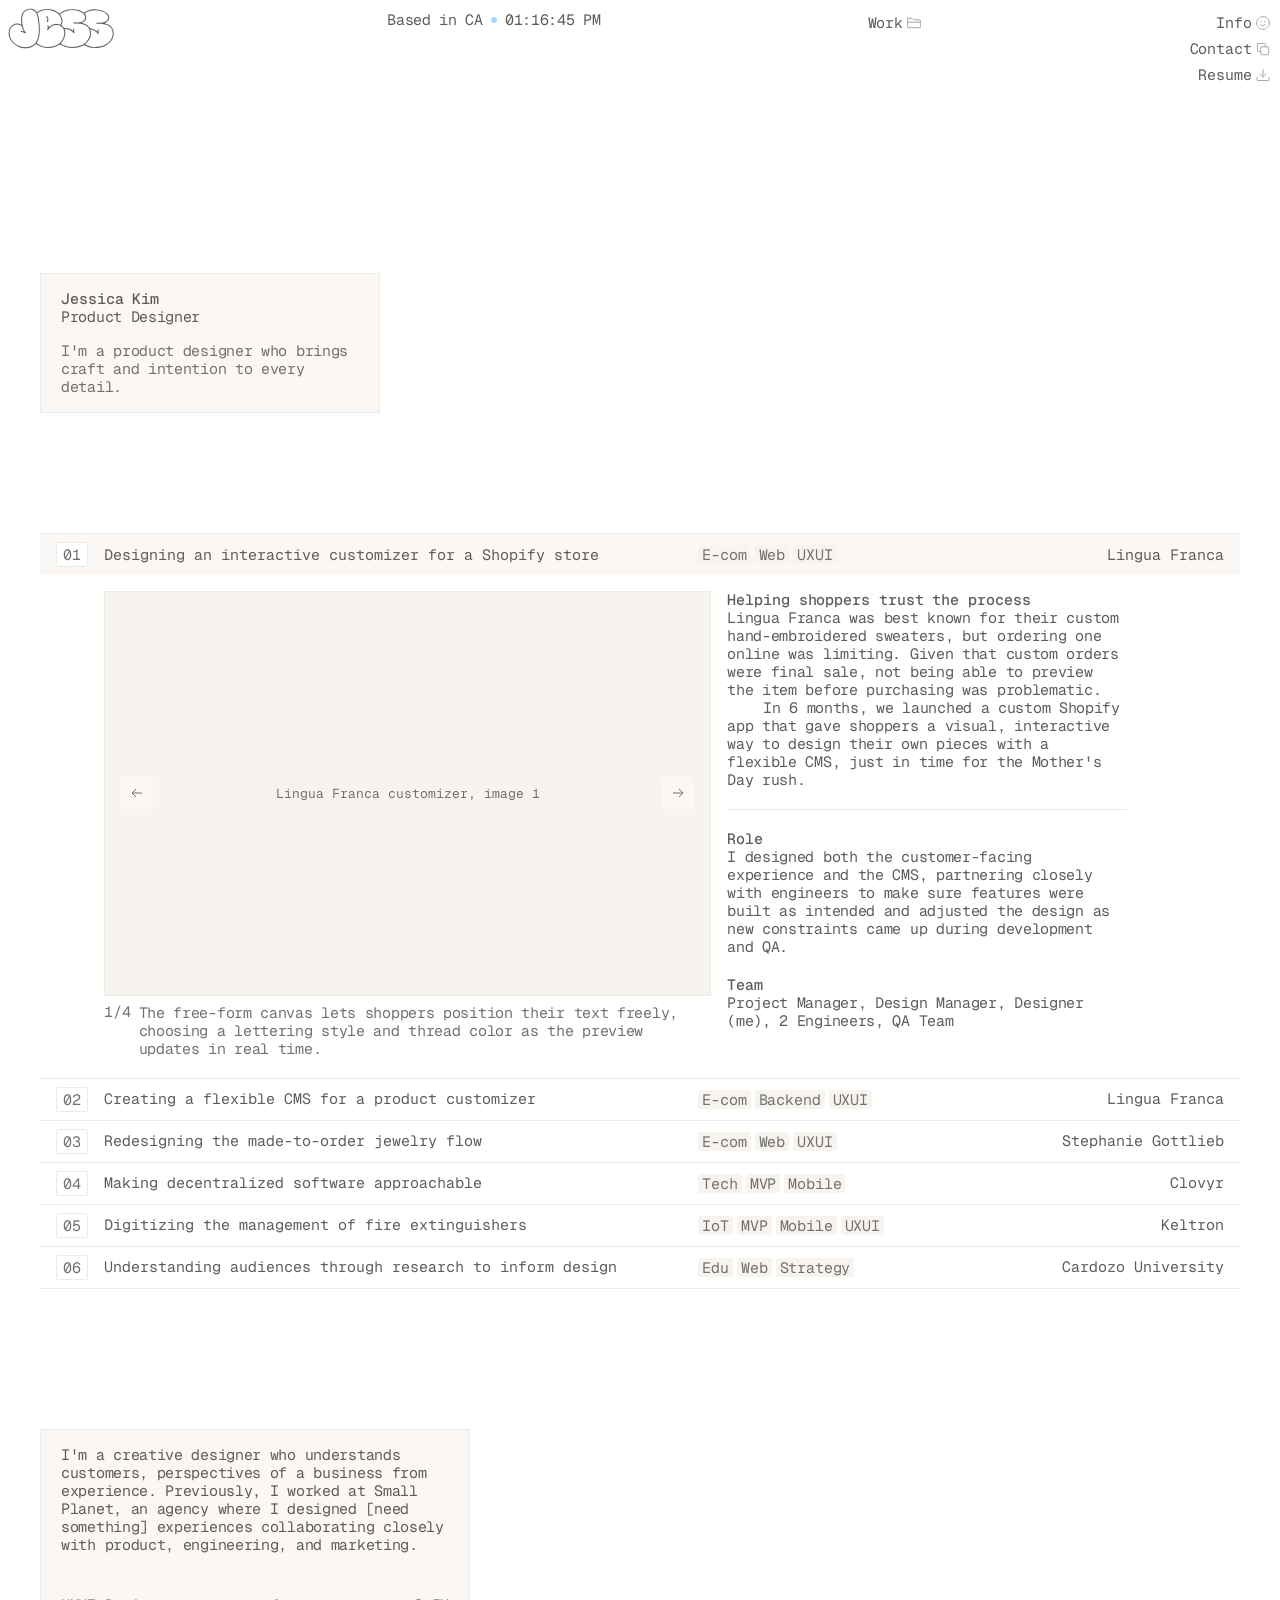
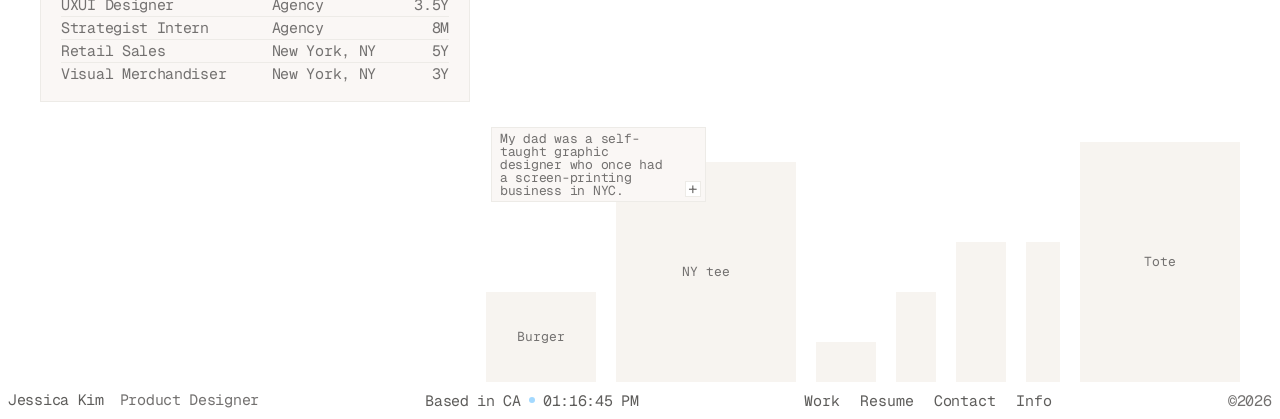
==== index.html @ 52bb969e "Set up portfolio structure: plain HTML/CSS one-pager - index.html: header, intro, project list, abou" ====
<!DOCTYPE html>
<html lang="en">
<head>
  <meta charset="UTF-8">
  <meta name="viewport" content="width=device-width, initial-scale=1">
  <title>Jessica Kim · Product Designer</title>
  <meta name="description" content="Jessica Kim is a product designer who brings craft and intention to every detail.">

  <!-- Geist Mono, self-hosted (see css/fonts.css) -->
  <link rel="preload" href="assets/fonts/GeistMono-wght.woff2" as="font" type="font/woff2" crossorigin>
  <link rel="stylesheet" href="css/fonts.css">

  <link rel="stylesheet" href="css/tokens.css">
  <link rel="stylesheet" href="css/styles.css">
</head>
<body>

  <!-- ================= Header ================= -->
  <header class="site-header">
    <a class="logo" href="#top" aria-label="Jess, home">
      <img src="assets/images/JESS_logo.svg" alt="" width="106" height="41">
    </a>

    <p class="clock">
      <span>Based in CA</span>
      <span class="status-dot" aria-hidden="true"></span>
      <time class="js-clock-time">00:00:00 PM</time>
    </p>

    <nav aria-label="Main">
      <ul>
        <li>
          <a class="nav-link" href="#work">
            Work
            <img class="icon" src="assets/images/icon-folder%202.svg" alt="" width="18" height="18">
          </a>
        </li>
        <li>
          <a class="nav-link" href="#about">
            Info
            <img class="icon" src="assets/images/icon-smile%204.svg" alt="" width="18" height="18">
          </a>
        </li>
        <li>
          <!-- Copies email to clipboard (behavior comes later). TODO: set your email in data-email -->
          <button class="nav-link" type="button" data-email="you@example.com">
            Contact
            <img class="icon" src="assets/images/icon-copy%202.svg" alt="" width="18" height="18">
          </button>
        </li>
        <li>
          <a class="nav-link" href="assets/resume.pdf" download>
            Resume
            <img class="icon" src="assets/images/icon-download%203.svg" alt="" width="18" height="18">
          </a>
        </li>
      </ul>
    </nav>
  </header>


  <main id="top">

    <!-- ================= Intro ================= -->
    <section class="intro card" aria-labelledby="intro-name">
      <h1 id="intro-name">Jessica Kim</h1>
      <p class="title">Product Designer</p>
      <p class="muted">I'm a product designer who brings craft and intention to every detail.</p>
    </section>


    <!-- ================= Work ================= -->
    <section id="work" aria-label="Work">

      <ol class="projects">

        <!-- 01 — open -->
        <li class="project">
          <h2>
            <button class="project-toggle" type="button" aria-expanded="true" aria-controls="project-01">
              <span class="title-group">
                <span class="index-box label">01</span>
                <span>Designing an interactive customizer for a Shopify store</span>
              </span>
              <span class="meta">
                <span class="tags">
                  <span class="tag label">E-com</span>
                  <span class="tag label">Web</span>
                  <span class="tag label">UXUI</span>
                </span>
                <span class="client">Lingua Franca</span>
              </span>
            </button>
          </h2>

          <div class="project-panel" id="project-01">
            <figure class="carousel">
              <div class="carousel-frame">
                <!-- Swap for: <img src="assets/images/lingua-franca/customizer-01.jpg" alt="…" loading="lazy"> -->
                <div class="media-placeholder">Lingua Franca customizer, image 1</div>
                <button class="carousel-button prev" type="button" aria-label="Previous image">
                  <svg class="icon" viewBox="0 0 12 12" fill="none" stroke="currentColor" aria-hidden="true"><path d="M11 6H1M5 2 1 6l4 4"/></svg>
                </button>
                <button class="carousel-button next" type="button" aria-label="Next image">
                  <svg class="icon" viewBox="0 0 12 12" fill="none" stroke="currentColor" aria-hidden="true"><path d="M1 6h10M7 2l4 4-4 4"/></svg>
                </button>
              </div>
              <figcaption>
                <span class="label">1/4</span>
                <p class="muted">The free-form canvas lets shoppers position their text freely, choosing a lettering style and thread color as the preview updates in real time.</p>
              </figcaption>
            </figure>

            <div class="case-text">
              <div class="overview">
                <h3>Helping shoppers trust the process</h3>
                <p>Lingua Franca was best known for their custom hand-embroidered sweaters, but ordering one online was limiting. Given that custom orders were final sale, not being able to preview the item before purchasing was problematic.</p>
                <p>In 6 months, we launched a custom Shopify app that gave shoppers a visual, interactive way to design their own pieces with a flexible CMS, just in time for the Mother's Day rush.</p>
              </div>

              <div>
                <h3>Role</h3>
                <p>I designed both the customer-facing experience and the CMS, partnering closely with engineers to make sure features were built as intended and adjusted the design as new constraints came up during development and QA.</p>
              </div>

              <div>
                <h3>Team</h3>
                <p>Project Manager, Design Manager, Designer (me), 2 Engineers, QA Team</p>
              </div>
            </div>
          </div>
        </li>

        <!-- 02 -->
        <li class="project">
          <h2>
            <button class="project-toggle" type="button" aria-expanded="false" aria-controls="project-02">
              <span class="title-group">
                <span class="index-box label">02</span>
                <span>Creating a flexible CMS for a product customizer</span>
              </span>
              <span class="meta">
                <span class="tags">
                  <span class="tag label">E-com</span>
                  <span class="tag label">Backend</span>
                  <span class="tag label">UXUI</span>
                </span>
                <span class="client">Lingua Franca</span>
              </span>
            </button>
          </h2>
          <div class="project-panel" id="project-02" hidden>
            <!-- Case study: copy the figure + .case-text structure from 01 -->
          </div>
        </li>

        <!-- 03 -->
        <li class="project">
          <h2>
            <button class="project-toggle" type="button" aria-expanded="false" aria-controls="project-03">
              <span class="title-group">
                <span class="index-box label">03</span>
                <span>Redesigning the made-to-order jewelry flow</span>
              </span>
              <span class="meta">
                <span class="tags">
                  <span class="tag label">E-com</span>
                  <span class="tag label">Web</span>
                  <span class="tag label">UXUI</span>
                </span>
                <span class="client">Stephanie Gottlieb</span>
              </span>
            </button>
          </h2>
          <div class="project-panel" id="project-03" hidden></div>
        </li>

        <!-- 04 -->
        <li class="project">
          <h2>
            <button class="project-toggle" type="button" aria-expanded="false" aria-controls="project-04">
              <span class="title-group">
                <span class="index-box label">04</span>
                <span>Making decentralized software approachable</span>
              </span>
              <span class="meta">
                <span class="tags">
                  <span class="tag label">Tech</span>
                  <span class="tag label">MVP</span>
                  <span class="tag label">Mobile</span>
                </span>
                <span class="client">Clovyr</span>
              </span>
            </button>
          </h2>
          <div class="project-panel" id="project-04" hidden></div>
        </li>

        <!-- 05 -->
        <li class="project">
          <h2>
            <button class="project-toggle" type="button" aria-expanded="false" aria-controls="project-05">
              <span class="title-group">
                <span class="index-box label">05</span>
                <span>Digitizing the management of fire extinguishers</span>
              </span>
              <span class="meta">
                <span class="tags">
                  <span class="tag label">IoT</span>
                  <span class="tag label">MVP</span>
                  <span class="tag label">Mobile</span>
                  <span class="tag label">UXUI</span>
                </span>
                <span class="client">Keltron</span>
              </span>
            </button>
          </h2>
          <div class="project-panel" id="project-05" hidden></div>
        </li>

        <!-- 06 -->
        <li class="project">
          <h2>
            <button class="project-toggle" type="button" aria-expanded="false" aria-controls="project-06">
              <span class="title-group">
                <span class="index-box label">06</span>
                <span>Understanding audiences through research to inform design</span>
              </span>
              <span class="meta">
                <span class="tags">
                  <span class="tag label">Edu</span>
                  <span class="tag label">Web</span>
                  <span class="tag label">Strategy</span>
                </span>
                <span class="client">Cardozo University</span>
              </span>
            </button>
          </h2>
          <div class="project-panel" id="project-06" hidden></div>
        </li>

      </ol>
    </section>


    <!-- ================= About ================= -->
    <section id="about" class="about card" aria-labelledby="about-heading">
      <h2 id="about-heading" class="visually-hidden">About</h2>

      <!-- TODO: replace [need something] -->
      <p class="bio">I'm a creative designer who understands customers, perspectives of a business from experience. Previously, I worked at Small Planet, an agency where I designed [need something] experiences collaborating closely with product, engineering, and marketing.</p>

      <table class="experience">
        <caption class="visually-hidden">Experience</caption>
        <tbody>
          <tr><td>UXUI Designer</td><td>Agency</td><td>3.5Y</td></tr>
          <tr><td>Strategist Intern</td><td>Agency</td><td>8M</td></tr>
          <tr><td>Retail Sales</td><td>New York, NY</td><td>5Y</td></tr>
          <tr><td>Visual Merchandiser</td><td>New York, NY</td><td>3Y</td></tr>
        </tbody>
      </table>
    </section>


    <!-- ================= Object collage ================= -->
    <section class="collage" aria-label="Things I love">
      <ul class="objects">
        <li class="object object--burger">
          <button class="object-button" type="button" aria-label="Burger">
            <span class="media-placeholder">Burger</span>
          </button>
        </li>

        <li class="object object--tshirt">
          <button class="object-button" type="button" aria-label="New York t-shirt" aria-expanded="true" aria-controls="caption-tshirt">
            <span class="media-placeholder">NY tee</span>
          </button>
          <!-- Caption card: shown here as in the mockup -->
          <div class="object-caption card" id="caption-tshirt">
            <p>My dad was a self-taught graphic designer who once had a screen-printing business in NYC.</p>
            <button class="close" type="button" aria-label="Close caption">+</button>
          </div>
        </li>

        <li class="object object--jar">
          <button class="object-button" type="button" aria-label="Skincare jar"><span class="media-placeholder"></span></button>
        </li>
        <li class="object object--serum">
          <button class="object-button" type="button" aria-label="Serum"><span class="media-placeholder"></span></button>
        </li>
        <li class="object object--tube">
          <button class="object-button" type="button" aria-label="Tube"><span class="media-placeholder"></span></button>
        </li>
        <li class="object object--bottle">
          <button class="object-button" type="button" aria-label="Bottle"><span class="media-placeholder"></span></button>
        </li>

        <li class="object object--tote">
          <button class="object-button" type="button" aria-label="Italy 2025 tote bag">
            <span class="media-placeholder">Tote</span>
          </button>
        </li>
      </ul>
    </section>

  </main>


  <!-- ================= Footer ================= -->
  <footer class="site-footer">
    <p class="name">
      <span>Jessica Kim</span>
      <span class="muted">Product Designer</span>
    </p>

    <p class="clock">
      <span>Based in CA</span>
      <span class="status-dot" aria-hidden="true"></span>
      <time class="js-clock-time">00:00:00 PM</time>
    </p>

    <nav aria-label="Footer">
      <ul>
        <li><a href="#work">Work</a></li>
        <li><a href="assets/resume.pdf" download>Resume</a></li>
        <li><button type="button" data-email="you@example.com">Contact</button></li>
        <li><a href="#about">Info</a></li>
      </ul>
    </nav>

    <p class="copyright label">©2026</p>
  </footer>

  <script src="js/clock.js" defer></script>
</body>
</html>
---- css/fonts.css ----
/* =========================================================
   Fonts: Geist Mono, self-hosted variable fonts (weights 100–900)
   .woff2 is used by browsers; .ttf is the fallback.
   ========================================================= */

@font-face {
  font-family: "Geist Mono";
  src: url("../assets/fonts/GeistMono-wght.woff2") format("woff2"),
       url("../assets/fonts/GeistMono-wght.ttf") format("truetype");
  font-weight: 100 900;
  font-style: normal;
  font-display: swap;
}

@font-face {
  font-family: "Geist Mono";
  src: url("../assets/fonts/GeistMono-Italic-wght.woff2") format("woff2"),
       url("../assets/fonts/GeistMono-Italic-wght.ttf") format("truetype");
  font-weight: 100 900;
  font-style: italic;
  font-display: swap;
}
---- css/tokens.css ----
/* =========================================================
   Design tokens
   Brand (raw values) → Alias (scales) → Mapped (usage)
   Color goes Brand → Mapped directly.
   ========================================================= */

/* ---------- 1. Brand: raw values ---------- */
:root {
  /* Color: lights 100–300, darks 700–800 */
  --white: #FFFFFF;
  --beige-100: #FAF7F5;
  --beige-200: #F7F4F0;
  --beige-300: #EDEBE7;
  --beige-700: #737170;
  --beige-800: #5E5D5B;
  --yellow-400: #E5C04F;
  --blue-200: #A3D9FF;

  /* Font */
  --font-mono: "Geist Mono", ui-monospace, monospace;
}

/* ---------- 2. Alias: scales ---------- */
:root {
  /* border width */
  --border-width-none: 0;
  --border-width-sm: 1px;
  --border-width-lg: 2px;

  /* border radius */
  --border-radius-none: 0;
  --border-radius-sm: 2px;
  --border-radius-md: 4px;
  --border-radius-lg: 8px;

  /* spacing (4px grid) */
  --spacing-xs: 4px;
  --spacing-sm: 8px;
  --spacing-md: 16px;
  --spacing-lg: 20px;
  --spacing-xl: 40px;
}

/* ---------- 3. Mapped: usage ---------- */
:root {
  /* Text */
  --text-default: var(--beige-800);
  --text-muted: var(--beige-700);

  /* Accent (status dot) */
  --accent-am: var(--yellow-400);
  --accent-pm: var(--blue-200);

  /* Icons */
  --icon-default: var(--beige-700);
  --icon-hover: var(--beige-800);

  /* Surface */
  --surface-page: var(--white);
  --surface-card: var(--beige-100);      /* mockup shows beige cards; was white */
  --surface-row-hover: var(--beige-100); /* also used for the open project row */
  --surface-chip: var(--beige-200);

  /* Border */
  --border-default: var(--beige-300);    /* dividers, card outline, index box */

  /* Font weight (Figma names) */
  --font-weight-regular: 400;
  --font-weight-medium: 500;
}
---- css/styles.css ----
/* =========================================================
   Styles
   1. Base   2. Type   3. Shared pieces   4. Sections
   No animations or hover states yet — structure only.
   ========================================================= */


/* ---------- 1. Base ---------- */
*,
*::before,
*::after {
  box-sizing: border-box;
}

body {
  margin: 0;
  font-family: var(--font-mono);
  color: var(--text-default);
  background: var(--surface-page);
}

h1, h2, h3, p, ul, ol, figure, dl, dd {
  margin: 0;
  padding: 0;
}

ul, ol { list-style: none; }

img, svg { display: block; max-width: 100%; }

a { color: inherit; text-decoration: none; }

button {
  font: inherit;
  color: inherit;
  background: none;
  border: 0;
  padding: 0;
  cursor: pointer;
  text-align: inherit;
}

/* Keep the hidden attribute working on grid/flex elements */
[hidden] { display: none !important; }

/* Hidden visually, still read by screen readers */
.visually-hidden {
  position: absolute;
  width: 1px;
  height: 1px;
  overflow: hidden;
  clip: rect(0 0 0 0);
  white-space: nowrap;
}


/* ---------- 2. Type styles ---------- */

/* h1: name in intro card */
h1 {
  font-size: 15px;
  line-height: 18px;
  letter-spacing: -0.005em;
  font-weight: var(--font-weight-medium);
}

/* h2: project titles */
h2 {
  font-size: 15px;
  line-height: 18px;
  letter-spacing: -0.005em;
  font-weight: var(--font-weight-regular);
}

/* h3: case study headings (Role, Team) */
h3 {
  font-size: 15px;
  line-height: 18px;
  letter-spacing: -0.005em;
  font-weight: var(--font-weight-medium);
}

/* p: paragraphs, bio, captions */
p {
  font-size: 15px;
  line-height: 18px;
  letter-spacing: -0.02em;
  font-weight: var(--font-weight-regular);
}

/* Second paragraph in a case study gets an indent.
   Scoped so it doesn't hit cards, clock or footer. */
.case-text p + p { text-indent: 4ch; }

/* nav: header + footer links */
nav a,
nav button {
  font-size: 15px;
  line-height: 15px;
  letter-spacing: -0.005em;
  font-weight: var(--font-weight-regular);
}

/* label: chips, index numbers, counter, tooltip, © */
.label {
  font-size: 15px;
  line-height: 15px;
  letter-spacing: -0.01em;
  font-weight: var(--font-weight-regular);
  color: var(--text-muted);
}

.muted { color: var(--text-muted); }


/* ---------- 3. Shared pieces ---------- */

/* Card: intro, about, collage caption */
.card {
  background: var(--surface-card);
  border: var(--border-width-sm) solid var(--border-default);
  padding: var(--spacing-md) var(--spacing-lg);
}

/* Index box: 01, 02… */
.index-box {
  display: inline-flex;
  align-items: center;
  justify-content: center;
  min-width: 30px;
  padding: var(--spacing-xs) 6px;
  background: var(--surface-page);
  border: var(--border-width-sm) solid var(--border-default);
  border-radius: var(--border-radius-sm);
}

/* Tag chips */
.tags {
  display: flex;
  flex-wrap: wrap;
  gap: var(--spacing-xs);
}

.tag {
  padding: 2px var(--spacing-xs);
  background: var(--surface-chip);
  border-radius: var(--border-radius-sm);
}

/* Icons inside nav */
.icon {
  width: 18px;
  height: 18px;
  flex: none;
  color: var(--icon-default);
}

.nav-link {
  display: inline-flex;
  align-items: center;
  gap: 2px;
}

/* Carousel arrows stay inline SVG, sized separately */
.carousel-button .icon {
  width: 12px;
  height: 12px;
}

/* Clock + status dot */
.clock {
  display: inline-flex;
  align-items: center;
  gap: var(--spacing-sm);
  font-size: 15px;
  line-height: 15px;
}

.status-dot {
  width: 6px;
  height: 6px;
  border-radius: 50%;
  background: var(--accent-am);
}

/* The clock script sets data-period="am" or "pm" */
.status-dot[data-period="pm"] { background: var(--accent-pm); }

/* Image placeholder: swap for <img> when assets are ready */
.media-placeholder {
  display: flex;
  align-items: center;
  justify-content: center;
  width: 100%;
  height: 100%;
  background: var(--beige-200);
  color: var(--text-muted);
  font-size: 13px;
}


/* ---------- 4. Sections ---------- */

/* Header
   Columns: logo | location + clock | Work | Info / Contact / Resume */
.site-header {
  display: grid;
  grid-template-columns: 30fr 38fr 32fr;
  align-items: start;
  padding: var(--spacing-sm);
}

.logo img {
  width: 106px;
  height: auto;
}

.site-header .clock { padding-top: var(--spacing-xs); }

.site-header nav ul {
  display: grid;
  grid-template-columns: 1fr auto;
  row-gap: 5px;
  padding-top: var(--spacing-xs);
}

/* Work sits in its own column, the rest stack on the right */
.site-header nav li:first-child { grid-column: 1; grid-row: 1; }
.site-header nav li:not(:first-child) { grid-column: 2; justify-self: end; }

/* Main content gutter */
main {
  padding: 0 var(--spacing-xl);
}

/* Intro card */
.intro {
  width: 340px;
  max-width: 100%;
  margin-top: 180px;
}

.intro .title { margin-bottom: var(--spacing-md); }

/* Project list */
.projects {
  margin-top: 120px;
  border-bottom: var(--border-width-sm) solid var(--border-default);
}

.project {
  border-top: var(--border-width-sm) solid var(--border-default);
}

/* Row: index + title | tags | client
   The whole row is the expand button inside the h2 */
.project-toggle {
  display: grid;
  grid-template-columns: 55fr 45fr;
  align-items: center;
  width: 100%;
  padding: var(--spacing-sm) var(--spacing-md);
}

.project-toggle .title-group {
  display: flex;
  align-items: center;
  gap: var(--spacing-md);
}

.project-toggle .meta {
  display: flex;
  align-items: center;
  justify-content: space-between;
  gap: var(--spacing-md);
}

/* Open row gets the tinted background */
.project-toggle[aria-expanded="true"] {
  background: var(--surface-row-hover);
}

/* Case study panel: carousel | text */
.project-panel {
  display: grid;
  grid-template-columns: 55fr 45fr;
  gap: var(--spacing-md);
  padding: var(--spacing-md) var(--spacing-md) var(--spacing-lg) 64px;
}

/* Carousel */
.carousel-frame {
  position: relative;
  aspect-ratio: 3 / 2;
  background: var(--beige-200);
  border: var(--border-width-sm) solid var(--border-default);
  overflow: hidden;
}

.carousel-frame img {
  width: 100%;
  height: 100%;
  object-fit: cover;
}

.carousel-button {
  position: absolute;
  top: 50%;
  translate: 0 -50%;
  display: flex;
  align-items: center;
  justify-content: center;
  width: 32px;
  height: 32px;
  background: var(--surface-card);
  border-radius: var(--border-radius-sm);
}

.carousel-button.prev { left: var(--spacing-md); }
.carousel-button.next { right: var(--spacing-md); }

.carousel figcaption {
  display: flex;
  gap: var(--spacing-sm);
  margin-top: var(--spacing-sm);
}

.carousel figcaption .label { flex: none; }

/* Case study text */
.case-text {
  display: flex;
  flex-direction: column;
  gap: var(--spacing-lg);
  max-width: 400px;
}

.case-text .overview {
  padding-bottom: var(--spacing-lg);
  border-bottom: var(--border-width-sm) solid var(--border-default);
}

/* About card */
.about {
  width: 430px;
  max-width: 100%;
  margin-top: 140px;
}

.about .bio { margin-bottom: var(--spacing-xl); }

.experience {
  width: 100%;
  border-collapse: collapse;
  font-size: 15px;
  line-height: 18px;
  letter-spacing: -0.02em;
  color: var(--text-muted);
}

.experience td {
  padding: 2px 0;
  border-bottom: var(--border-width-sm) solid var(--border-default);
}

.experience tr:last-child td { border-bottom: 0; }
.experience td:last-child { text-align: right; }

/* Object collage */
.collage {
  margin-top: var(--spacing-xl);
}

.objects {
  display: flex;
  align-items: flex-end;
  justify-content: flex-end;
  gap: var(--spacing-lg);
}

.object {
  position: relative;
}

.object-button {
  display: block;
  width: 100%;
  height: 100%;
}

/* Rough sizes from the mockup; replace with real image sizes */
.object--burger { width: 110px; height: 90px; }
.object--tshirt { width: 180px; height: 220px; }
.object--jar    { width: 60px;  height: 40px; }
.object--serum  { width: 40px;  height: 90px; }
.object--tube   { width: 50px;  height: 140px; }
.object--bottle { width: 34px;  height: 140px; }
.object--tote   { width: 160px; height: 240px; }

/* Caption card that opens over an object */
.object-caption {
  position: absolute;
  bottom: calc(100% - 40px);
  right: 50%;
  display: flex;
  gap: var(--spacing-sm);
  width: 215px;
  padding: var(--spacing-xs) var(--spacing-xs) var(--spacing-xs) var(--spacing-sm);
}

.object-caption p {
  font-size: 13px;
  line-height: 13px;
  color: var(--text-muted);
}

.object-caption .close {
  align-self: flex-end;
  flex: none;
  width: 16px;
  height: 16px;
  border: var(--border-width-sm) solid var(--border-default);
  background: var(--surface-page);
  color: var(--icon-default);
  line-height: 12px;
  text-align: center;
}

/* Footer
   Columns: name + title | clock | links | © */
.site-footer {
  display: grid;
  grid-template-columns: 33fr 30fr 27fr 10fr;
  align-items: center;
  padding: var(--spacing-sm);
}

.site-footer .name { display: flex; gap: var(--spacing-md); }

.site-footer nav ul {
  display: flex;
  gap: var(--spacing-lg);
}

.site-footer .copyright { justify-self: end; }


/* ---------- Small screens: stack everything ---------- */
@media (max-width: 760px) {
  .site-header,
  .site-footer {
    grid-template-columns: 1fr 1fr;
    row-gap: var(--spacing-md);
  }

  main { padding: 0 var(--spacing-md); }

  .project-toggle,
  .project-panel {
    grid-template-columns: 1fr;
    row-gap: var(--spacing-sm);
  }

  .project-panel { padding-left: var(--spacing-md); }

  .objects {
    flex-wrap: wrap;
    justify-content: flex-start;
  }

  .site-footer nav ul { flex-wrap: wrap; gap: var(--spacing-md); }
}
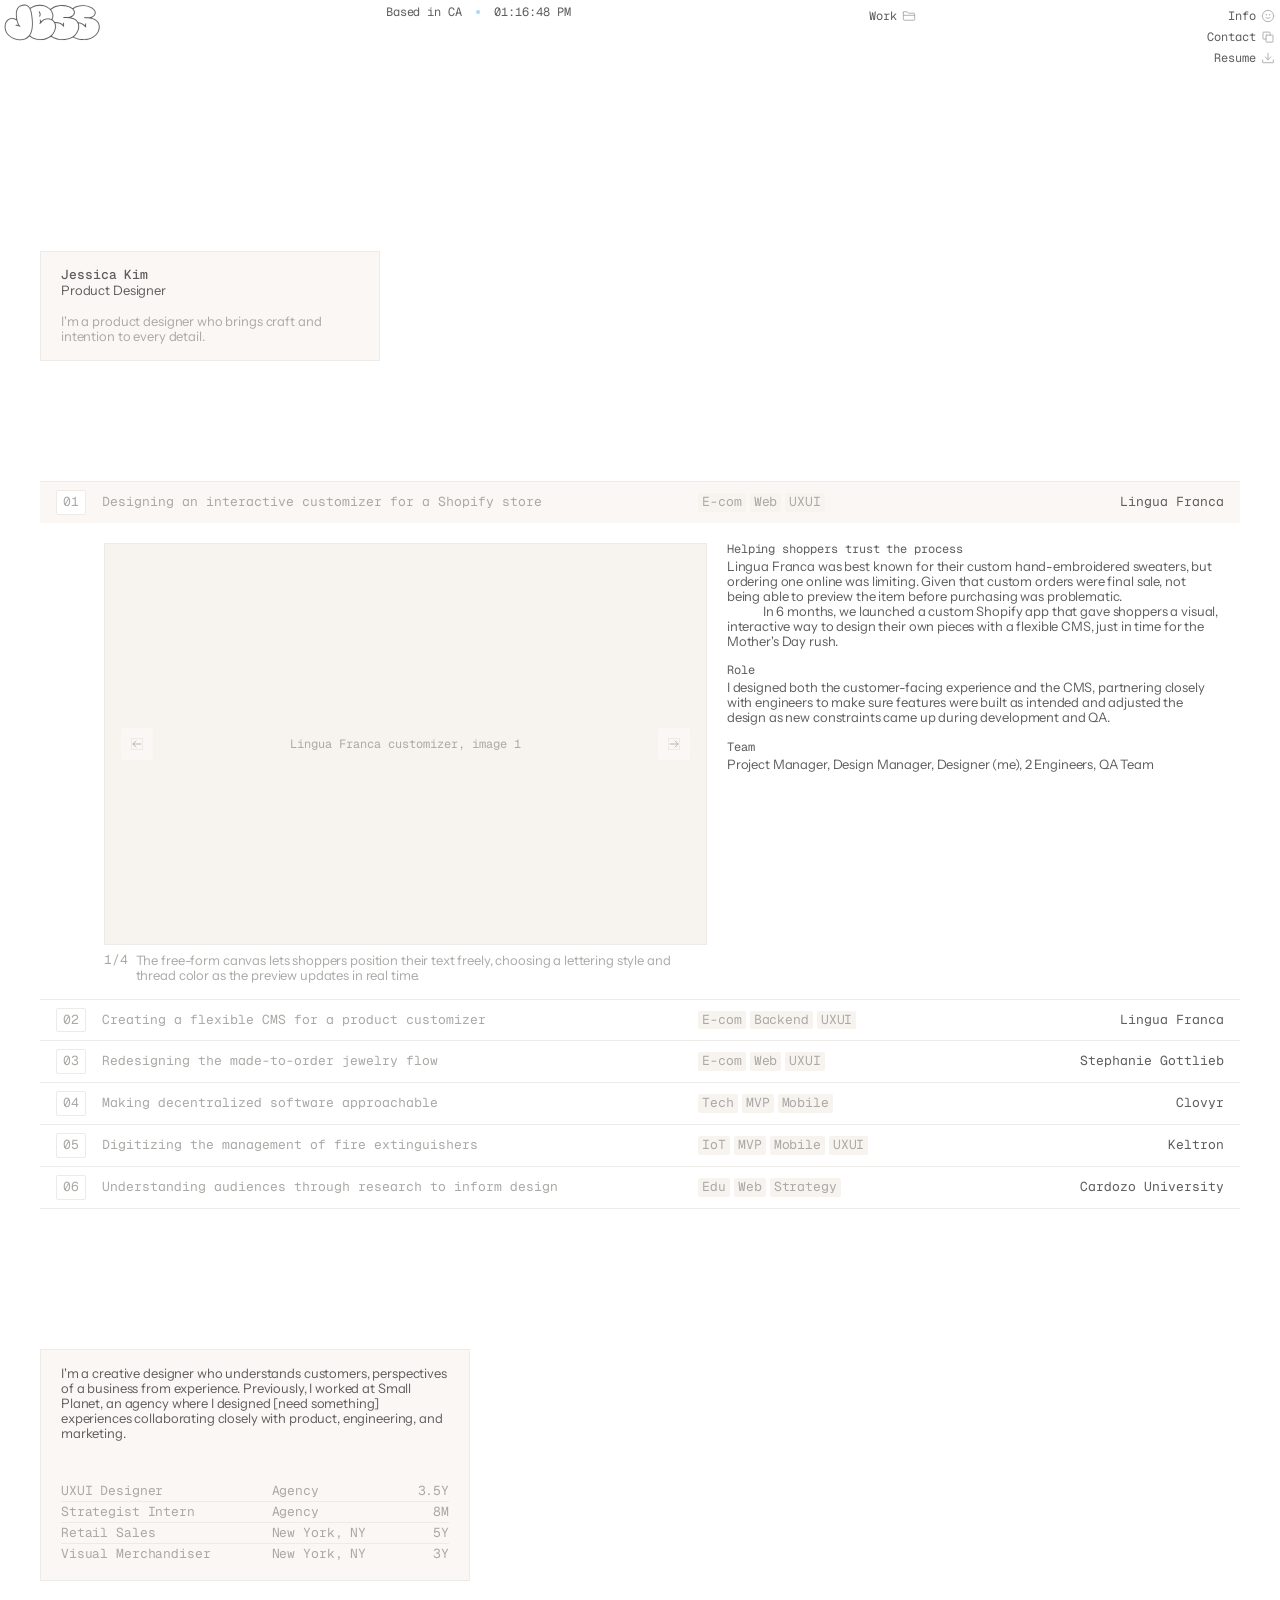
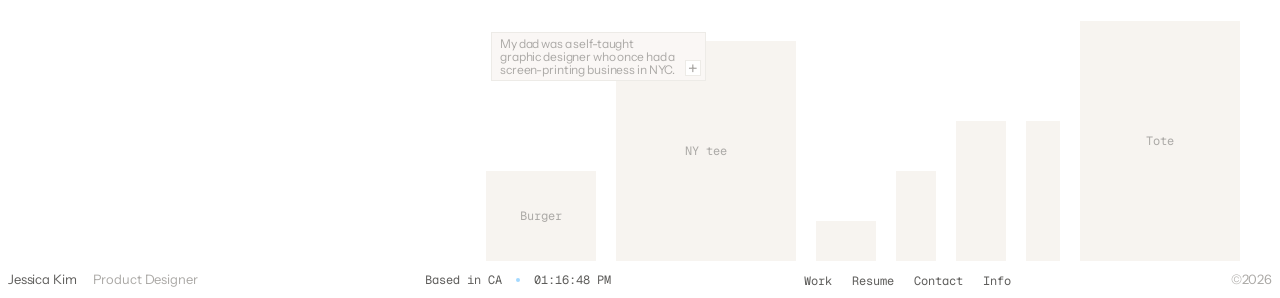
==== commit 063e7a50: "1-Type" ====
--- a/index.html
+++ b/index.html
@@ -6,8 +6,8 @@
   <title>Jessica Kim · Product Designer</title>
   <meta name="description" content="Jessica Kim is a product designer who brings craft and intention to every detail.">
 
-  <!-- Geist Mono, self-hosted (see css/fonts.css) -->
-  <link rel="preload" href="assets/fonts/GeistMono-wght.woff2" as="font" type="font/woff2" crossorigin>
+  <!-- Self-hosted fonts (see css/fonts.css) -->
+  <link rel="preload" href="assets/fonts/InstrumentSans%5Bwdth%2Cwght%5D.ttf" as="font" type="font/ttf" crossorigin>
   <link rel="stylesheet" href="css/fonts.css">
 
   <link rel="stylesheet" href="css/tokens.css">
@@ -35,24 +35,28 @@
             <img class="icon" src="assets/images/icon-folder%202.svg" alt="" width="18" height="18">
           </a>
         </li>
-        <li>
-          <a class="nav-link" href="#about">
-            Info
-            <img class="icon" src="assets/images/icon-smile%204.svg" alt="" width="18" height="18">
-          </a>
-        </li>
-        <li>
-          <!-- Copies email to clipboard (behavior comes later). TODO: set your email in data-email -->
-          <button class="nav-link" type="button" data-email="you@example.com">
-            Contact
-            <img class="icon" src="assets/images/icon-copy%202.svg" alt="" width="18" height="18">
-          </button>
-        </li>
-        <li>
-          <a class="nav-link" href="assets/resume.pdf" download>
-            Resume
-            <img class="icon" src="assets/images/icon-download%203.svg" alt="" width="18" height="18">
-          </a>
+        <li class="nav-links">
+          <ul>
+            <li>
+              <a class="nav-link" href="#about">
+                Info
+                <img class="icon" src="assets/images/icon-smile%204.svg" alt="" width="18" height="18">
+              </a>
+            </li>
+            <li>
+              <!-- Copies email to clipboard (behavior comes later). TODO: set your email in data-email -->
+              <button class="nav-link" type="button" data-email="you@example.com">
+                Contact
+                <img class="icon" src="assets/images/icon-copy%202.svg" alt="" width="18" height="18">
+              </button>
+            </li>
+            <li>
+              <a class="nav-link" href="assets/resume.pdf" download>
+                Resume
+                <img class="icon" src="assets/images/icon-download%203.svg" alt="" width="18" height="18">
+              </a>
+            </li>
+          </ul>
         </li>
       </ul>
     </nav>
@@ -77,7 +81,7 @@
         <!-- 01 — open -->
         <li class="project">
           <h2>
-            <button class="project-toggle" type="button" aria-expanded="true" aria-controls="project-01">
+            <button class=" project-toggle" type="button" aria-expanded="true" aria-controls="project-01">
               <span class="title-group">
                 <span class="index-box label">01</span>
                 <span>Designing an interactive customizer for a Shopify store</span>
@@ -112,18 +116,18 @@
             </figure>
 
             <div class="case-text">
-              <div class="overview">
+              <div class="case-section">
                 <h3>Helping shoppers trust the process</h3>
-                <p>Lingua Franca was best known for their custom hand-embroidered sweaters, but ordering one online was limiting. Given that custom orders were final sale, not being able to preview the item before purchasing was problematic.</p>
-                <p>In 6 months, we launched a custom Shopify app that gave shoppers a visual, interactive way to design their own pieces with a flexible CMS, just in time for the Mother's Day rush.</p>
+                <div><p>Lingua Franca was best known for their custom hand-embroidered sweaters, but ordering one online was limiting. Given that custom orders were final sale, not being able to preview the item before purchasing was problematic.</p>
+                <p>In 6 months, we launched a custom Shopify app that gave shoppers a visual, interactive way to design their own pieces with a flexible CMS, just in time for the Mother's Day rush.</p></div>
               </div>
 
-              <div>
+              <div class="case-section">
                 <h3>Role</h3>
                 <p>I designed both the customer-facing experience and the CMS, partnering closely with engineers to make sure features were built as intended and adjusted the design as new constraints came up during development and QA.</p>
               </div>
 
-              <div>
+              <div class="case-section">
                 <h3>Team</h3>
                 <p>Project Manager, Design Manager, Designer (me), 2 Engineers, QA Team</p>
               </div>
--- a/css/fonts.css
+++ b/css/fonts.css
@@ -1,22 +1,22 @@
 /* =========================================================
-   Fonts: Geist Mono, self-hosted variable fonts (weights 100–900)
+   Fonts: Geist Mono and Instrument Sans, self-hosted variable fonts
    .woff2 is used by browsers; .ttf is the fallback.
    ========================================================= */
 
 @font-face {
-  font-family: "Geist Mono";
-  src: url("../assets/fonts/GeistMono-wght.woff2") format("woff2"),
-       url("../assets/fonts/GeistMono-wght.ttf") format("truetype");
+  font-family: "Instrument Sans";
+  src: url("../assets/fonts/InstrumentSans[wdth,wght].ttf") format("truetype");
   font-weight: 100 900;
+  font-stretch: 75% 100%;
   font-style: normal;
   font-display: swap;
 }
 
 @font-face {
   font-family: "Geist Mono";
-  src: url("../assets/fonts/GeistMono-Italic-wght.woff2") format("woff2"),
-       url("../assets/fonts/GeistMono-Italic-wght.ttf") format("truetype");
-  font-weight: 100 900;
-  font-style: italic;
+  src: url("../assets/fonts/GeistMono-wght.woff2") format("woff2"),
+       url("../assets/fonts/GeistMono-wght.ttf") format("truetype");
+  font-weight: 400 900;
+  font-style: normal;
   font-display: swap;
-}
+}
--- a/css/tokens.css
+++ b/css/tokens.css
@@ -11,12 +11,13 @@
   --beige-100: #FAF7F5;
   --beige-200: #F7F4F0;
   --beige-300: #EDEBE7;
-  --beige-700: #737170;
+  --beige-700: #ABA9A6;
   --beige-800: #5E5D5B;
   --yellow-400: #E5C04F;
   --blue-200: #A3D9FF;
 
   /* Font */
+  --font-sans: "Instrument Sans", sans-serif;
   --font-mono: "Geist Mono", ui-monospace, monospace;
 }
 
@@ -64,7 +65,16 @@
   /* Border */
   --border-default: var(--beige-300);    /* dividers, card outline, index box */
 
-  /* Font weight (Figma names) */
-  --font-weight-regular: 400;
+  /* Font weight */
+  --font-weight-regular: 300;
   --font-weight-medium: 500;
+
+  /* Font size */
+  --font-size-sm: 0.75rem;
+  --font-size-lg: 0.813rem;
+
+  /* Line-height */
+  --line-height-xs: 1.0; 
+  --line-height-sm: 1.15;
+  --line-height-lg: 1.4;
 }
--- a/css/styles.css
+++ b/css/styles.css
@@ -58,60 +58,71 @@
 
 /* h1: name in intro card */
 h1 {
-  font-size: 15px;
-  line-height: 18px;
+  font-size: var(--font-size-lg);
+  line-height: var(--line-height-sm);
   letter-spacing: -0.005em;
   font-weight: var(--font-weight-medium);
 }
 
 /* h2: project titles */
 h2 {
-  font-size: 15px;
-  line-height: 18px;
+  font-size: var(--font-size-lg);
+  line-height: var(--line-height-sm);
   letter-spacing: -0.005em;
   font-weight: var(--font-weight-regular);
+  color: var(--beige-700);
+  font-feature-settings: "ss02" 1;
+
 }
 
 /* h3: case study headings (Role, Team) */
 h3 {
-  font-size: 15px;
-  line-height: 18px;
+  font-size: var(--font-size-sm);
+  line-height: var(--line-height-xs);
   letter-spacing: -0.005em;
-  font-weight: var(--font-weight-medium);
+  font-weight: var(--font-weight-regular);
 }
 
 /* p: paragraphs, bio, captions */
 p {
-  font-size: 15px;
-  line-height: 18px;
-  letter-spacing: -0.02em;
+  font-family: var(--font-sans);
+  font-size: var(--font-size-lg);
+  line-height: var(--line-height-sm);
+  letter-spacing: -0.01em;
   font-weight: var(--font-weight-regular);
+  font-feature-settings: "ss02" 1;
 }
 
 /* Second paragraph in a case study gets an indent.
    Scoped so it doesn't hit cards, clock or footer. */
 .case-text p + p { text-indent: 4ch; }
 
-/* nav: header + footer links */
+/* nav links + clock typography */
 nav a,
-nav button {
-  font-size: 15px;
-  line-height: 15px;
-  letter-spacing: -0.005em;
+nav button,
+.clock {
+  font-family: var(--font-mono);
+  font-size: var(--font-size-sm);
+  line-height: var(--line-height-xs);
+  letter-spacing: -0.002em;
   font-weight: var(--font-weight-regular);
+  font-feature-settings: "ss02" 1;
 }
 
 /* label: chips, index numbers, counter, tooltip, © */
 .label {
-  font-size: 15px;
-  line-height: 15px;
+  font-size: var(--font-size-lg);
+  line-height: var(--line-height-sm);
   letter-spacing: -0.01em;
   font-weight: var(--font-weight-regular);
-  color: var(--text-muted);
-}
-
-.muted { color: var(--text-muted); }
-
+  color: var(--beige-700);
+}
+
+.muted { color: var(--beige-700); }
+
+.client {
+  color: var(--beige-800);
+}
 
 /* ---------- 3. Shared pieces ---------- */
 
@@ -149,8 +160,8 @@
 
 /* Icons inside nav */
 .icon {
-  width: 18px;
-  height: 18px;
+  width: 16px;
+  height: 16px;
   flex: none;
   color: var(--icon-default);
 }
@@ -158,13 +169,14 @@
 .nav-link {
   display: inline-flex;
   align-items: center;
-  gap: 2px;
+  gap: var(--spacing-xs);
 }
 
 /* Carousel arrows stay inline SVG, sized separately */
 .carousel-button .icon {
   width: 12px;
   height: 12px;
+  border: var(--border-width-sm) solid var(--border-default);
 }
 
 /* Clock + status dot */
@@ -172,19 +184,27 @@
   display: inline-flex;
   align-items: center;
   gap: var(--spacing-sm);
-  font-size: 15px;
-  line-height: 15px;
 }
 
 .status-dot {
-  width: 6px;
-  height: 6px;
+  width: 16px;
+  height: 16px;
+  display: inline-flex;
+  align-items: center;
+  justify-content: center;
+  flex: none;
+}
+
+.status-dot::before {
+  content: "";
+  width: 4px;
+  height: 4px;
   border-radius: 50%;
   background: var(--accent-am);
 }
 
 /* The clock script sets data-period="am" or "pm" */
-.status-dot[data-period="pm"] { background: var(--accent-pm); }
+.status-dot[data-period="pm"]::before { background: var(--accent-pm); }
 
 /* Image placeholder: swap for <img> when assets are ready */
 .media-placeholder {
@@ -194,39 +214,41 @@
   width: 100%;
   height: 100%;
   background: var(--beige-200);
-  color: var(--text-muted);
-  font-size: 13px;
+  color: var(--beige-700);
+  font-size: var(--font-size-sm);
 }
 
 
 /* ---------- 4. Sections ---------- */
 
 /* Header
-   Columns: logo | location + clock | Work | Info / Contact / Resume */
+   Columns: logo | location + clock | nav links */
 .site-header {
   display: grid;
   grid-template-columns: 30fr 38fr 32fr;
   align-items: start;
-  padding: var(--spacing-sm);
+  padding: var(--spacing-xs);
 }
 
 .logo img {
-  width: 106px;
+  width: 96px;
   height: auto;
 }
 
-.site-header .clock { padding-top: var(--spacing-xs); }
-
-.site-header nav ul {
+
+
+/* Work stays on the clock's row; the remaining links stack at the right */
+.site-header nav > ul {
   display: grid;
   grid-template-columns: 1fr auto;
-  row-gap: 5px;
-  padding-top: var(--spacing-xs);
-}
-
-/* Work sits in its own column, the rest stack on the right */
-.site-header nav li:first-child { grid-column: 1; grid-row: 1; }
-.site-header nav li:not(:first-child) { grid-column: 2; justify-self: end; }
+  align-items: start;
+}
+
+.site-header nav .nav-links ul {
+  display: flex;
+  flex-direction: column;
+  align-items: flex-end;
+}
 
 /* Main content gutter */
 main {
@@ -284,8 +306,8 @@
 .project-panel {
   display: grid;
   grid-template-columns: 55fr 45fr;
-  gap: var(--spacing-md);
-  padding: var(--spacing-md) var(--spacing-md) var(--spacing-lg) 64px;
+  gap: var(--spacing-lg);
+  padding: var(--spacing-lg) var(--spacing-lg) var(--spacing-md) 64px;
 }
 
 /* Carousel */
@@ -327,15 +349,24 @@
 
 .carousel figcaption .label { flex: none; }
 
+
 /* Case study text */
 .case-text {
   display: flex;
   flex-direction: column;
-  gap: var(--spacing-lg);
-  max-width: 400px;
-}
-
-.case-text .overview {
+  justify-content: flex-start;
+  gap: var(--spacing-md);
+  max-width: 520px;
+}
+
+.case-section {
+  display: flex;
+  flex-direction: column;
+  justify-content: flex-start;
+  gap: var(--spacing-xs);
+}
+
+.case:first-child {
   padding-bottom: var(--spacing-lg);
   border-bottom: var(--border-width-sm) solid var(--border-default);
 }
@@ -352,10 +383,10 @@
 .experience {
   width: 100%;
   border-collapse: collapse;
-  font-size: 15px;
-  line-height: 18px;
-  letter-spacing: -0.02em;
-  color: var(--text-muted);
+  font-size: var(--font-size-lg);
+  line-height: 16px;
+  letter-spacing: -0.01em;
+  color: var(--beige-700);
 }
 
 .experience td {
@@ -409,9 +440,9 @@
 }
 
 .object-caption p {
-  font-size: 13px;
+  font-size: var(--font-size-sm);
   line-height: 13px;
-  color: var(--text-muted);
+  color: var(--beige-700);
 }
 
 .object-caption .close {
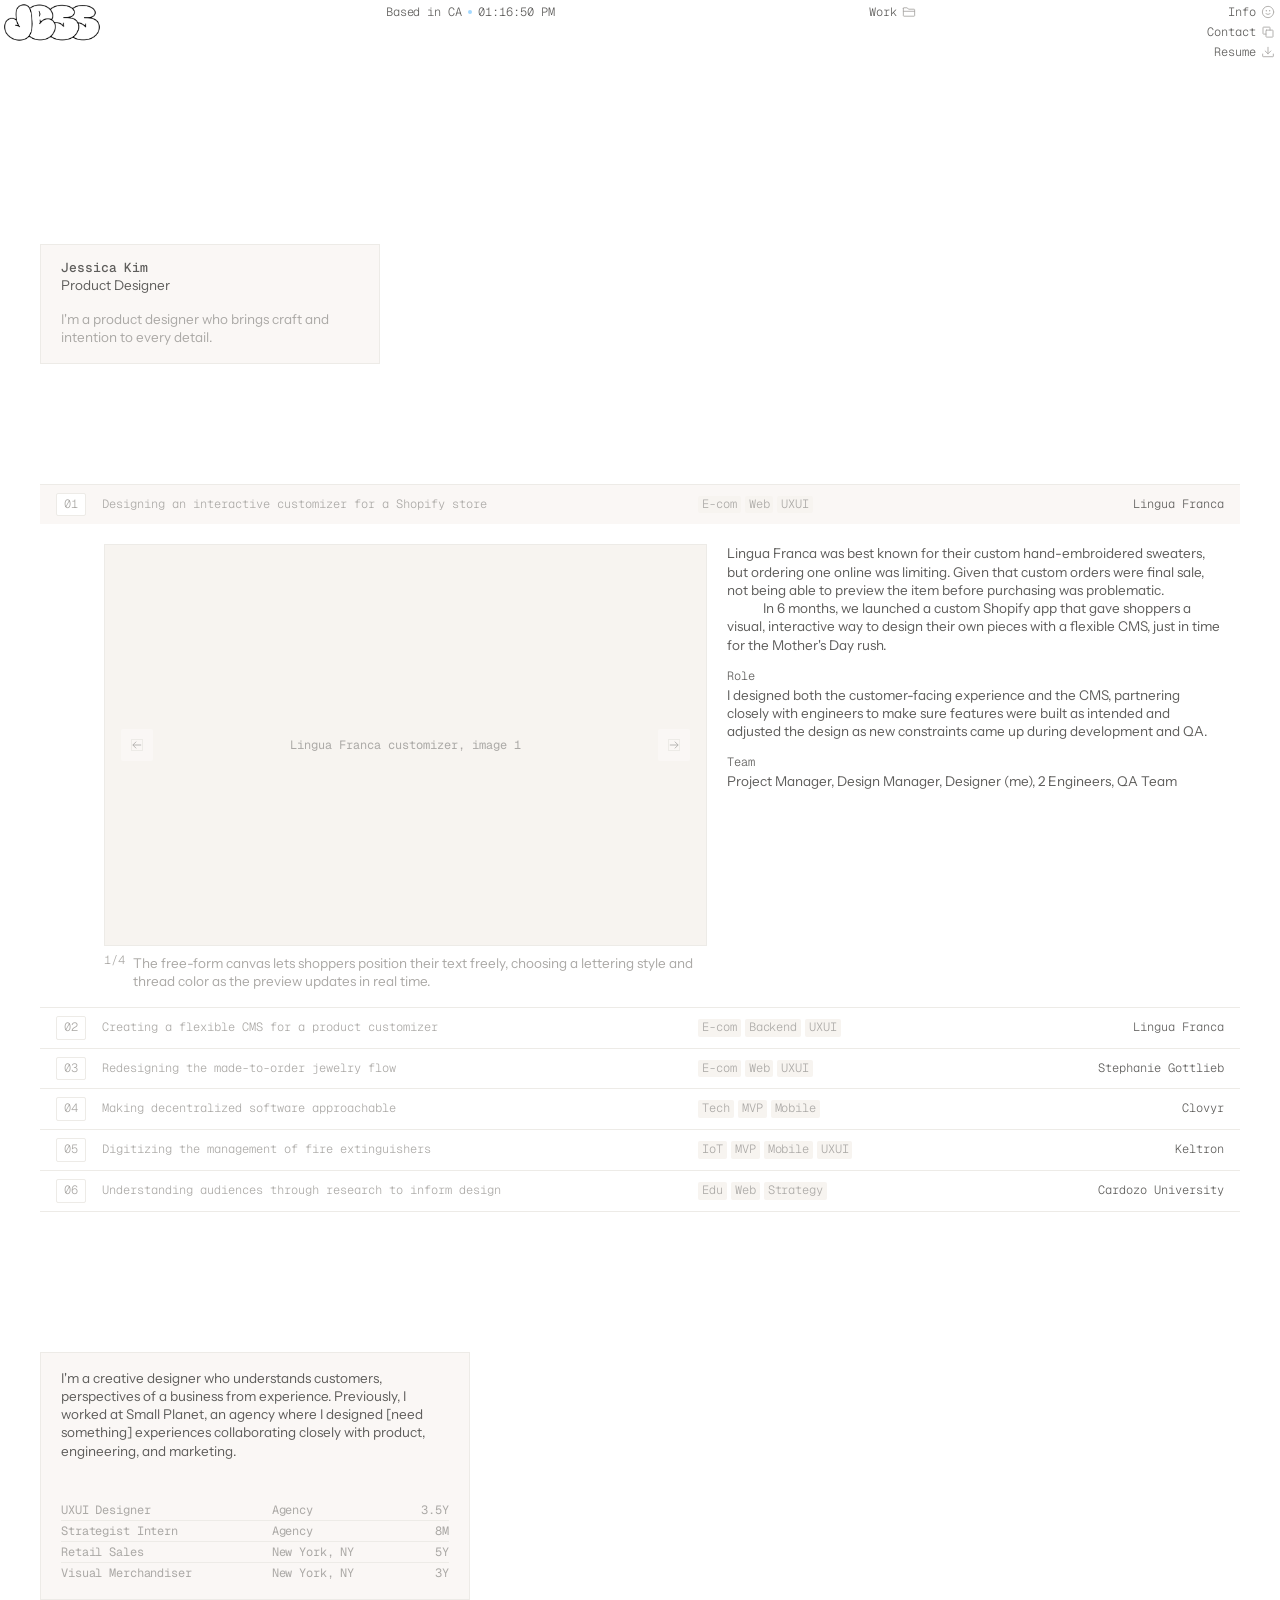
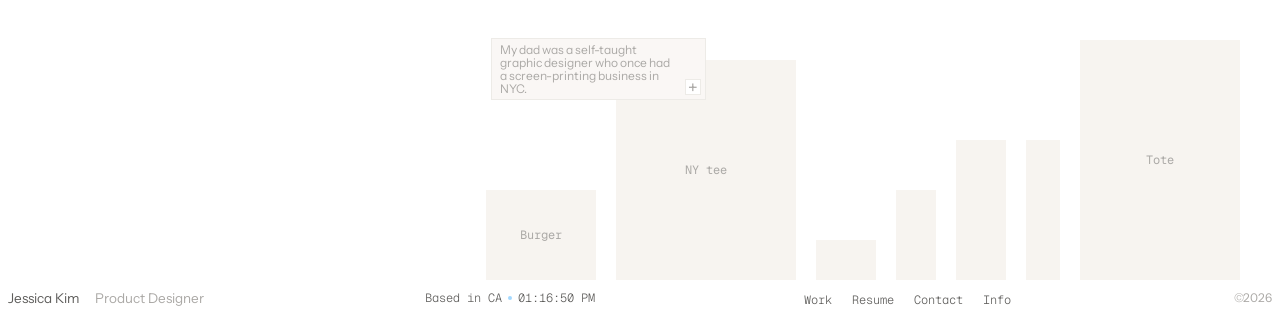
==== commit 571145ed: "Utilitarian mockup, type tuning, header fixes - Header: align nav with clock, tighten clock spacing " ====
--- a/index.html
+++ b/index.html
@@ -117,7 +117,7 @@
 
             <div class="case-text">
               <div class="case-section">
-                <h3>Helping shoppers trust the process</h3>
+                
                 <div><p>Lingua Franca was best known for their custom hand-embroidered sweaters, but ordering one online was limiting. Given that custom orders were final sale, not being able to preview the item before purchasing was problematic.</p>
                 <p>In 6 months, we launched a custom Shopify app that gave shoppers a visual, interactive way to design their own pieces with a flexible CMS, just in time for the Mother's Day rush.</p></div>
               </div>
--- a/css/fonts.css
+++ b/css/fonts.css
@@ -6,7 +6,7 @@
 @font-face {
   font-family: "Instrument Sans";
   src: url("../assets/fonts/InstrumentSans[wdth,wght].ttf") format("truetype");
-  font-weight: 100 900;
+  font-weight: 400 700; /* the weights this font actually has */
   font-stretch: 75% 100%;
   font-style: normal;
   font-display: swap;
@@ -16,7 +16,7 @@
   font-family: "Geist Mono";
   src: url("../assets/fonts/GeistMono-wght.woff2") format("woff2"),
        url("../assets/fonts/GeistMono-wght.ttf") format("truetype");
-  font-weight: 400 900;
+  font-weight: 100 900; /* was 400 900, which blocked anything lighter than 400 */
   font-style: normal;
   font-display: swap;
 }
--- a/css/tokens.css
+++ b/css/tokens.css
@@ -1,10 +1,10 @@
 /* =========================================================
    Design tokens
-   Brand (raw values) → Alias (scales) → Mapped (usage)
-   Color goes Brand → Mapped directly.
+   Raw (values) → Alias (scales) → Mapped (usage)
+   Color goes Raw → Mapped directly.
    ========================================================= */
 
-/* ---------- 1. Brand: raw values ---------- */
+/* ---------- 1. Raw: values ---------- */
 :root {
   /* Color: lights 100–300, darks 700–800 */
   --white: #FFFFFF;
@@ -66,15 +66,17 @@
   --border-default: var(--beige-300);    /* dividers, card outline, index box */
 
   /* Font weight */
-  --font-weight-regular: 300;
+  --font-weight-regular: 300;  /* mono: light, so it sits back next to the sans */
+  --font-weight-body: 400;     /* sans: Instrument Sans' lightest */
   --font-weight-medium: 500;
 
   /* Font size */
   --font-size-sm: 0.75rem;
   --font-size-lg: 0.813rem;
+  --font-size-body: 0.844rem;  /* 13.5px, sans paragraphs */
 
   /* Line-height */
   --line-height-xs: 1.0; 
   --line-height-sm: 1.15;
-  --line-height-lg: 1.4;
+  --line-height-lg: 1.35;      /* body paragraphs */
 }
--- a/css/styles.css
+++ b/css/styles.css
@@ -66,7 +66,7 @@
 
 /* h2: project titles */
 h2 {
-  font-size: var(--font-size-lg);
+  font-size: var(--font-size-sm);
   line-height: var(--line-height-sm);
   letter-spacing: -0.005em;
   font-weight: var(--font-weight-regular);
@@ -86,10 +86,10 @@
 /* p: paragraphs, bio, captions */
 p {
   font-family: var(--font-sans);
-  font-size: var(--font-size-lg);
-  line-height: var(--line-height-sm);
-  letter-spacing: -0.01em;
-  font-weight: var(--font-weight-regular);
+  font-size: var(--font-size-body);
+  line-height: var(--line-height-lg);
+  letter-spacing: 0;
+  font-weight: var(--font-weight-body);
   font-feature-settings: "ss02" 1;
 }
 
@@ -111,7 +111,7 @@
 
 /* label: chips, index numbers, counter, tooltip, © */
 .label {
-  font-size: var(--font-size-lg);
+  font-size: var(--font-size-sm);
   line-height: var(--line-height-sm);
   letter-spacing: -0.01em;
   font-weight: var(--font-weight-regular);
@@ -183,7 +183,6 @@
 .clock {
   display: inline-flex;
   align-items: center;
-  gap: var(--spacing-sm);
 }
 
 .status-dot {
@@ -237,6 +236,12 @@
 
 
 
+/* Header list items: flex removes the invisible text line around each link,
+   so the links start at the very top, level with the clock */
+.site-header nav li {
+  display: flex;
+}
+
 /* Work stays on the clock's row; the remaining links stack at the right */
 .site-header nav > ul {
   display: grid;
@@ -248,6 +253,7 @@
   display: flex;
   flex-direction: column;
   align-items: flex-end;
+  gap: var(--spacing-xs);
 }
 
 /* Main content gutter */
@@ -383,7 +389,7 @@
 .experience {
   width: 100%;
   border-collapse: collapse;
-  font-size: var(--font-size-lg);
+  font-size: var(--font-size-sm);
   line-height: 16px;
   letter-spacing: -0.01em;
   color: var(--beige-700);
